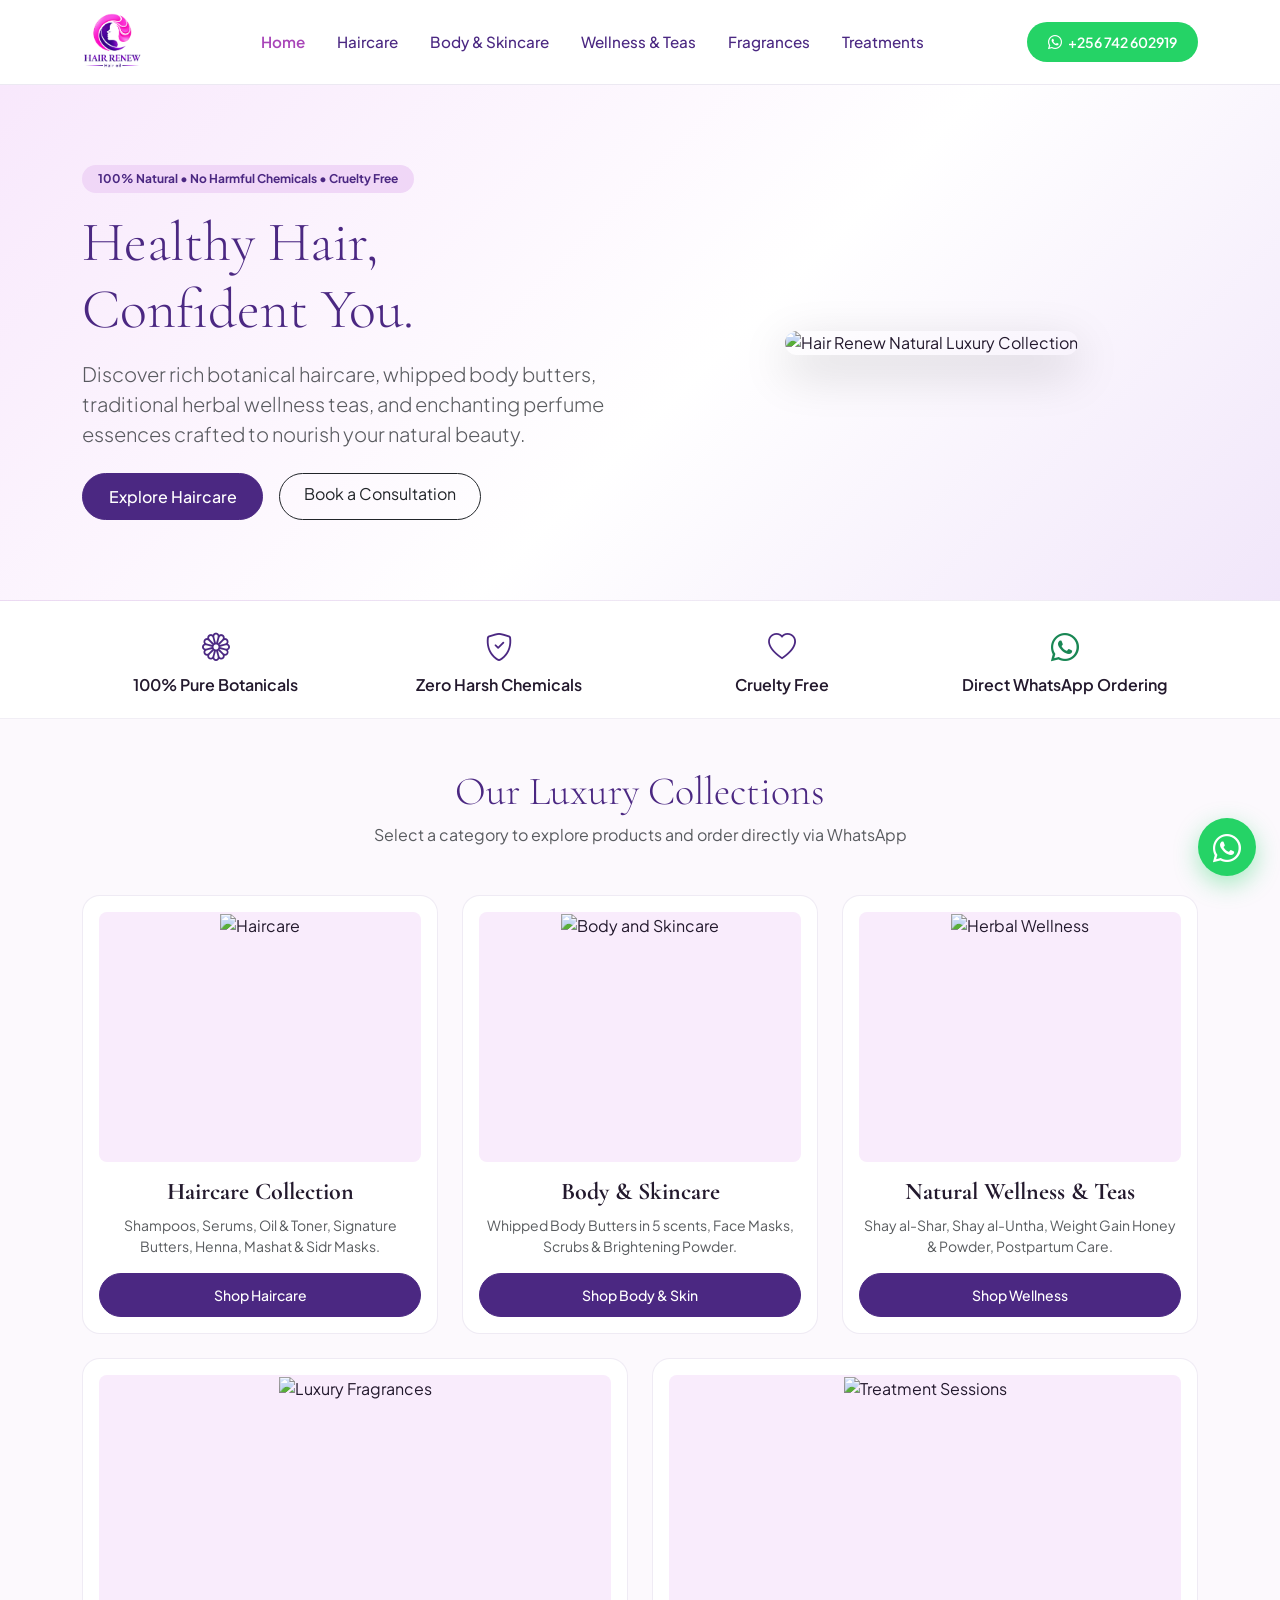
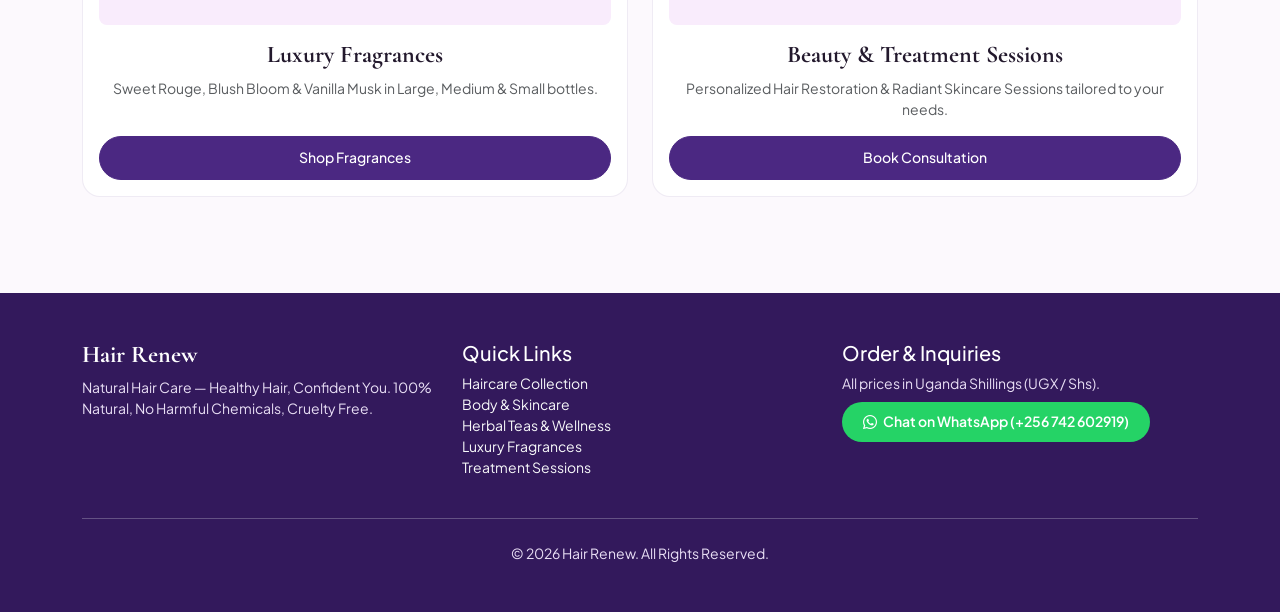
==== index.html @ 9b9967f2 "Began the development of the website" ====
<!DOCTYPE html>
<html lang="en">
<head>
  <meta charset="UTF-8" />
  <meta name="viewport" content="width=device-width, initial-scale=1.0" />
  <title>Hair Renew | Natural Hair Care, Skincare & Luxury Fragrances</title>
  <link href="https://cdn.jsdelivr.net/npm/bootstrap@5.3.3/dist/css/bootstrap.min.css" rel="stylesheet" />
  <link href="https://cdn.jsdelivr.net/npm/bootstrap-icons@1.11.3/font/bootstrap-icons.css" rel="stylesheet" />
  <link rel="stylesheet" href="assets/css/style.css" />
</head>
<body>

  <!-- Navigation -->
  <nav class="navbar navbar-expand-lg sticky-top">
    <div class="container">
      <a class="navbar-brand d-flex align-items-center gap-2" href="index.html">
        <img src="assets/images/logo.png" alt="Hair Renew Logo" />
      </a>
      <button class="navbar-toggler" type="button" data-bs-toggle="collapse" data-bs-target="#mainNav">
        <span class="navbar-toggler-icon"></span>
      </button>
      <div class="collapse navbar-collapse" id="mainNav">
        <ul class="navbar-nav mx-auto mb-2 mb-lg-0">
          <li class="nav-item"><a class="nav-link active" href="index.html">Home</a></li>
          <li class="nav-item"><a class="nav-link" href="haircare.html">Haircare</a></li>
          <li class="nav-item"><a class="nav-link" href="body-skin.html">Body & Skincare</a></li>
          <li class="nav-item"><a class="nav-link" href="wellness.html">Wellness & Teas</a></li>
          <li class="nav-item"><a class="nav-link" href="fragrances.html">Fragrances</a></li>
          <li class="nav-item"><a class="nav-link" href="treatments.html">Treatments</a></li>
        </ul>
        <a href="https://wa.me/256742602919" target="_blank" class="btn btn-whatsapp btn-sm">
          <i class="bi bi-whatsapp me-1"></i> +256 742 602919
        </a>
      </div>
    </div>
  </nav>

  <!-- Hero Section -->
  <section class="hero-section">
    <div class="container">
      <div class="row align-items-center g-5">
        <div class="col-lg-6">
          <span class="badge rounded-pill px-3 py-2 mb-3" style="background-color: #f0d7f7; color: #4B2882;">
            100% Natural • No Harmful Chemicals • Cruelty Free
          </span>
          <h1 class="display-4 mb-3" style="color: #4B2882;">Healthy Hair, Confident You.</h1>
          <p class="lead text-muted mb-4">
            Discover rich botanical haircare, whipped body butters, traditional herbal wellness teas, and enchanting perfume essences crafted to nourish your natural beauty.
          </p>
          <div class="d-flex flex-wrap gap-3">
            <a href="haircare.html" class="btn btn-plum">Explore Haircare</a>
            <a href="treatments.html" class="btn btn-outline-dark rounded-pill px-4 py-2">Book a Consultation</a>
          </div>
        </div>
        <div class="col-lg-6 text-center">
          <img src="https://images.unsplash.com/photo-1608248597279-f99d160bfcbc?auto=format&fit=crop&w=900&q=80"
               alt="Hair Renew Natural Luxury Collection"
               class="img-fluid rounded-4 shadow-lg" style="max-height: 460px; object-fit: cover; width: 100%;" />
        </div>
      </div>
    </div>
  </section>

  <!-- Trust Bar -->
  <section class="trust-bar py-4">
    <div class="container">
      <div class="row text-center g-3">
        <div class="col-6 col-md-3">
          <i class="bi bi-flower1 fs-3" style="color: #4B2882;"></i>
          <h6 class="mt-2 mb-0 fw-semibold">100% Pure Botanicals</h6>
        </div>
        <div class="col-6 col-md-3">
          <i class="bi bi-shield-check fs-3" style="color: #4B2882;"></i>
          <h6 class="mt-2 mb-0 fw-semibold">Zero Harsh Chemicals</h6>
        </div>
        <div class="col-6 col-md-3">
          <i class="bi bi-heart fs-3" style="color: #4B2882;"></i>
          <h6 class="mt-2 mb-0 fw-semibold">Cruelty Free</h6>
        </div>
        <div class="col-6 col-md-3">
          <i class="bi bi-whatsapp fs-3 text-success"></i>
          <h6 class="mt-2 mb-0 fw-semibold">Direct WhatsApp Ordering</h6>
        </div>
      </div>
    </div>
  </section>

  <!-- Shop by Category -->
  <section class="py-5">
    <div class="container">
      <div class="text-center mb-5">
        <h2 class="display-6" style="color: #4B2882;">Our Luxury Collections</h2>
        <p class="text-muted">Select a category to explore products and order directly via WhatsApp</p>
      </div>
      <div class="row g-4">
        <div class="col-md-6 col-lg-4">
          <div class="product-card p-3 text-center">
            <div class="product-img-wrap rounded-3 mb-3">
              <img src="https://images.unsplash.com/photo-1526947425960-945c6e72858f?auto=format&fit=crop&w=700&q=80" alt="Haircare" />
            </div>
            <h4>Haircare Collection</h4>
            <p class="text-muted small">Shampoos, Serums, Oil & Toner, Signature Butters, Henna, Mashat & Sidr Masks.</p>
            <a href="haircare.html" class="btn btn-plum btn-sm mt-auto">Shop Haircare</a>
          </div>
        </div>
        <div class="col-md-6 col-lg-4">
          <div class="product-card p-3 text-center">
            <div class="product-img-wrap rounded-3 mb-3">
              <img src="https://images.unsplash.com/photo-1615397349754-cfa2066a298e?auto=format&fit=crop&w=700&q=80" alt="Body and Skincare" />
            </div>
            <h4>Body & Skincare</h4>
            <p class="text-muted small">Whipped Body Butters in 5 scents, Face Masks, Scrubs & Brightening Powder.</p>
            <a href="body-skin.html" class="btn btn-plum btn-sm mt-auto">Shop Body & Skin</a>
          </div>
        </div>
        <div class="col-md-6 col-lg-4">
          <div class="product-card p-3 text-center">
            <div class="product-img-wrap rounded-3 mb-3">
              <img src="https://images.unsplash.com/photo-1544787219-7f47ccb76574?auto=format&fit=crop&w=700&q=80" alt="Herbal Wellness" />
            </div>
            <h4>Natural Wellness & Teas</h4>
            <p class="text-muted small">Shay al-Shar, Shay al-Untha, Weight Gain Honey & Powder, Postpartum Care.</p>
            <a href="wellness.html" class="btn btn-plum btn-sm mt-auto">Shop Wellness</a>
          </div>
        </div>
        <div class="col-md-6 col-lg-6">
          <div class="product-card p-3 text-center">
            <div class="product-img-wrap rounded-3 mb-3">
              <img src="https://images.unsplash.com/photo-1594035910387-fea47794261f?auto=format&fit=crop&w=800&q=80" alt="Luxury Fragrances" />
            </div>
            <h4>Luxury Fragrances</h4>
            <p class="text-muted small">Sweet Rouge, Blush Bloom & Vanilla Musk in Large, Medium & Small bottles.</p>
            <a href="fragrances.html" class="btn btn-plum btn-sm mt-auto">Shop Fragrances</a>
          </div>
        </div>
        <div class="col-md-6 col-lg-6">
          <div class="product-card p-3 text-center">
            <div class="product-img-wrap rounded-3 mb-3">
              <img src="https://images.unsplash.com/photo-1560750588-73207b1ef5b8?auto=format&fit=crop&w=800&q=80" alt="Treatment Sessions" />
            </div>
            <h4>Beauty & Treatment Sessions</h4>
            <p class="text-muted small">Personalized Hair Restoration & Radiant Skincare Sessions tailored to your needs.</p>
            <a href="treatments.html" class="btn btn-plum btn-sm mt-auto">Book Consultation</a>
          </div>
        </div>
      </div>
    </div>
  </section>

  <!-- Footer -->
  <footer class="py-5 mt-5">
    <div class="container">
      <div class="row g-4">
        <div class="col-md-4">
          <h4 class="text-white">Hair Renew</h4>
          <p class="small">Natural Hair Care — Healthy Hair, Confident You. 100% Natural, No Harmful Chemicals, Cruelty Free.</p>
        </div>
        <div class="col-md-4">
          <h5 class="text-white">Quick Links</h5>
          <ul class="list-unstyled small">
            <li><a href="haircare.html" class="text-decoration-none text-light">Haircare Collection</a></li>
            <li><a href="body-skin.html" class="text-decoration-none text-light">Body & Skincare</a></li>
            <li><a href="wellness.html" class="text-decoration-none text-light">Herbal Teas & Wellness</a></li>
            <li><a href="fragrances.html" class="text-decoration-none text-light">Luxury Fragrances</a></li>
            <li><a href="treatments.html" class="text-decoration-none text-light">Treatment Sessions</a></li>
          </ul>
        </div>
        <div class="col-md-4">
          <h5 class="text-white">Order & Inquiries</h5>
          <p class="small mb-2">All prices in Uganda Shillings (UGX / Shs).</p>
          <a href="https://wa.me/256742602919" target="_blank" class="btn btn-whatsapp btn-sm">
            <i class="bi bi-whatsapp me-1"></i> Chat on WhatsApp (+256 742 602919)
          </a>
        </div>
      </div>
      <hr class="border-light opacity-25 my-4" />
      <p class="text-center small mb-0">&copy; 2026 Hair Renew. All Rights Reserved.</p>
    </div>
  </footer>

  <!-- Floating WhatsApp Button -->
  <a href="https://wa.me/256742602919" target="_blank" class="floating-wa" aria-label="Chat on WhatsApp">
    <i class="bi bi-whatsapp"></i>
  </a>

  <script src="https://cdn.jsdelivr.net/npm/bootstrap@5.3.3/dist/js/bootstrap.bundle.min.js"></script>
  <script src="assets/js/app.js"></script>
</body>
</html>
---- assets/css/style.css ----
@import url('https://fonts.googleapis.com/css2?family=Cormorant+Garamond:ital,wght@0,500;0,600;0,700;1,500&family=Plus+Jakarta+Sans:wght@300;400;500;600&display=swap');

:root {
  --brand-plum: #4B2882;
  --brand-plum-dark: #33195c;
  --brand-lilac: #E598F2;
  --brand-lilac-soft: #f9ecfc;
  --brand-gold: #C5A059;
  --bg-cream: #FCF9FD;
  --text-dark: #23192D;
  --text-muted: #6A5D78;
}

body {
  font-family: 'Plus Jakarta Sans', sans-serif;
  background-color: var(--bg-cream);
  color: var(--text-dark);
  overflow-x: hidden;
}

h1, h2, h3, h4, .brand-font {
  font-family: 'Cormorant Garamond', serif;
  font-weight: 700;
}

/* Navbar */
.navbar {
  background-color: rgba(255, 255, 255, 0.96);
  backdrop-filter: blur(10px);
  border-bottom: 1px solid rgba(75, 40, 130, 0.1);
}

.navbar-brand img {
  height: 58px;
  width: auto;
  object-fit: contain;
}

.nav-link {
  color: var(--brand-plum) !important;
  font-weight: 500;
  font-size: 0.95rem;
  padding: 0.5rem 1rem !important;
  transition: color 0.2s ease;
}

.nav-link:hover, .nav-link.active {
  color: #a845b8 !important;
  font-weight: 600;
}

/* Buttons */
.btn-plum {
  background-color: var(--brand-plum);
  color: #fff;
  border-radius: 50px;
  padding: 0.65rem 1.6rem;
  font-weight: 500;
  border: 1px solid var(--brand-plum);
  transition: all 0.25s ease;
}

.btn-plum:hover {
  background-color: var(--brand-plum-dark);
  color: #fff;
  transform: translateY(-2px);
  box-shadow: 0 8px 20px rgba(75, 40, 130, 0.22);
}

.btn-whatsapp {
  background-color: #25D366;
  color: #fff;
  border-radius: 50px;
  padding: 0.6rem 1.3rem;
  font-weight: 600;
  border: none;
  transition: all 0.25s ease;
}

.btn-whatsapp:hover {
  background-color: #1ebe5d;
  color: #fff;
  transform: translateY(-2px);
  box-shadow: 0 6px 16px rgba(37, 211, 102, 0.28);
}

/* Hero Banner */
.hero-section {
  background: linear-gradient(135deg, #f8e8fc 0%, #ffffff 55%, #f1e6fa 100%);
  padding: 5rem 0;
  border-bottom: 1px solid rgba(75, 40, 130, 0.08);
}

.page-header {
  background: linear-gradient(135deg, var(--brand-plum) 0%, #6839b0 100%);
  color: #fff;
  padding: 3.5rem 0;
  text-align: center;
}

/* Trust Badges */
.trust-bar {
  background-color: #fff;
  border-bottom: 1px solid rgba(75, 40, 130, 0.08);
}

/* Product Cards */
.product-card {
  background: #fff;
  border: 1px solid rgba(75, 40, 130, 0.09);
  border-radius: 18px;
  overflow: hidden;
  transition: all 0.3s ease;
  height: 100%;
  display: flex;
  flex-direction: column;
}

.product-card:hover {
  transform: translateY(-6px);
  box-shadow: 0 14px 32px rgba(75, 40, 130, 0.1);
  border-color: var(--brand-lilac);
}

.product-img-wrap {
  height: 250px;
  overflow: hidden;
  background-color: var(--brand-lilac-soft);
  position: relative;
}

.product-img-wrap img {
  width: 100%;
  height: 100%;
  object-fit: cover;
  transition: transform 0.4s ease;
}

.product-card:hover .product-img-wrap img {
  transform: scale(1.05);
}

.badge-natural {
  position: absolute;
  top: 12px;
  left: 12px;
  background: rgba(255, 255, 255, 0.92);
  color: var(--brand-plum);
  font-size: 0.75rem;
  font-weight: 600;
  padding: 4px 12px;
  border-radius: 50px;
}

.price-tag {
  font-size: 1.25rem;
  font-weight: 700;
  color: var(--brand-plum);
}

/* Floating WhatsApp Button */
.floating-wa {
  position: fixed;
  bottom: 24px;
  right: 24px;
  background-color: #25D366;
  color: #fff;
  width: 58px;
  height: 58px;
  border-radius: 50%;
  display: flex;
  align-items: center;
  justify-content: center;
  font-size: 1.75rem;
  box-shadow: 0 8px 24px rgba(37, 211, 102, 0.4);
  z-index: 1050;
  text-decoration: none;
  transition: transform 0.25s ease;
}

.floating-wa:hover {
  transform: scale(1.1);
  color: #fff;
}

/* Footer */
footer {
  background-color: var(--brand-plum-dark);
  color: #e9dff5;
}
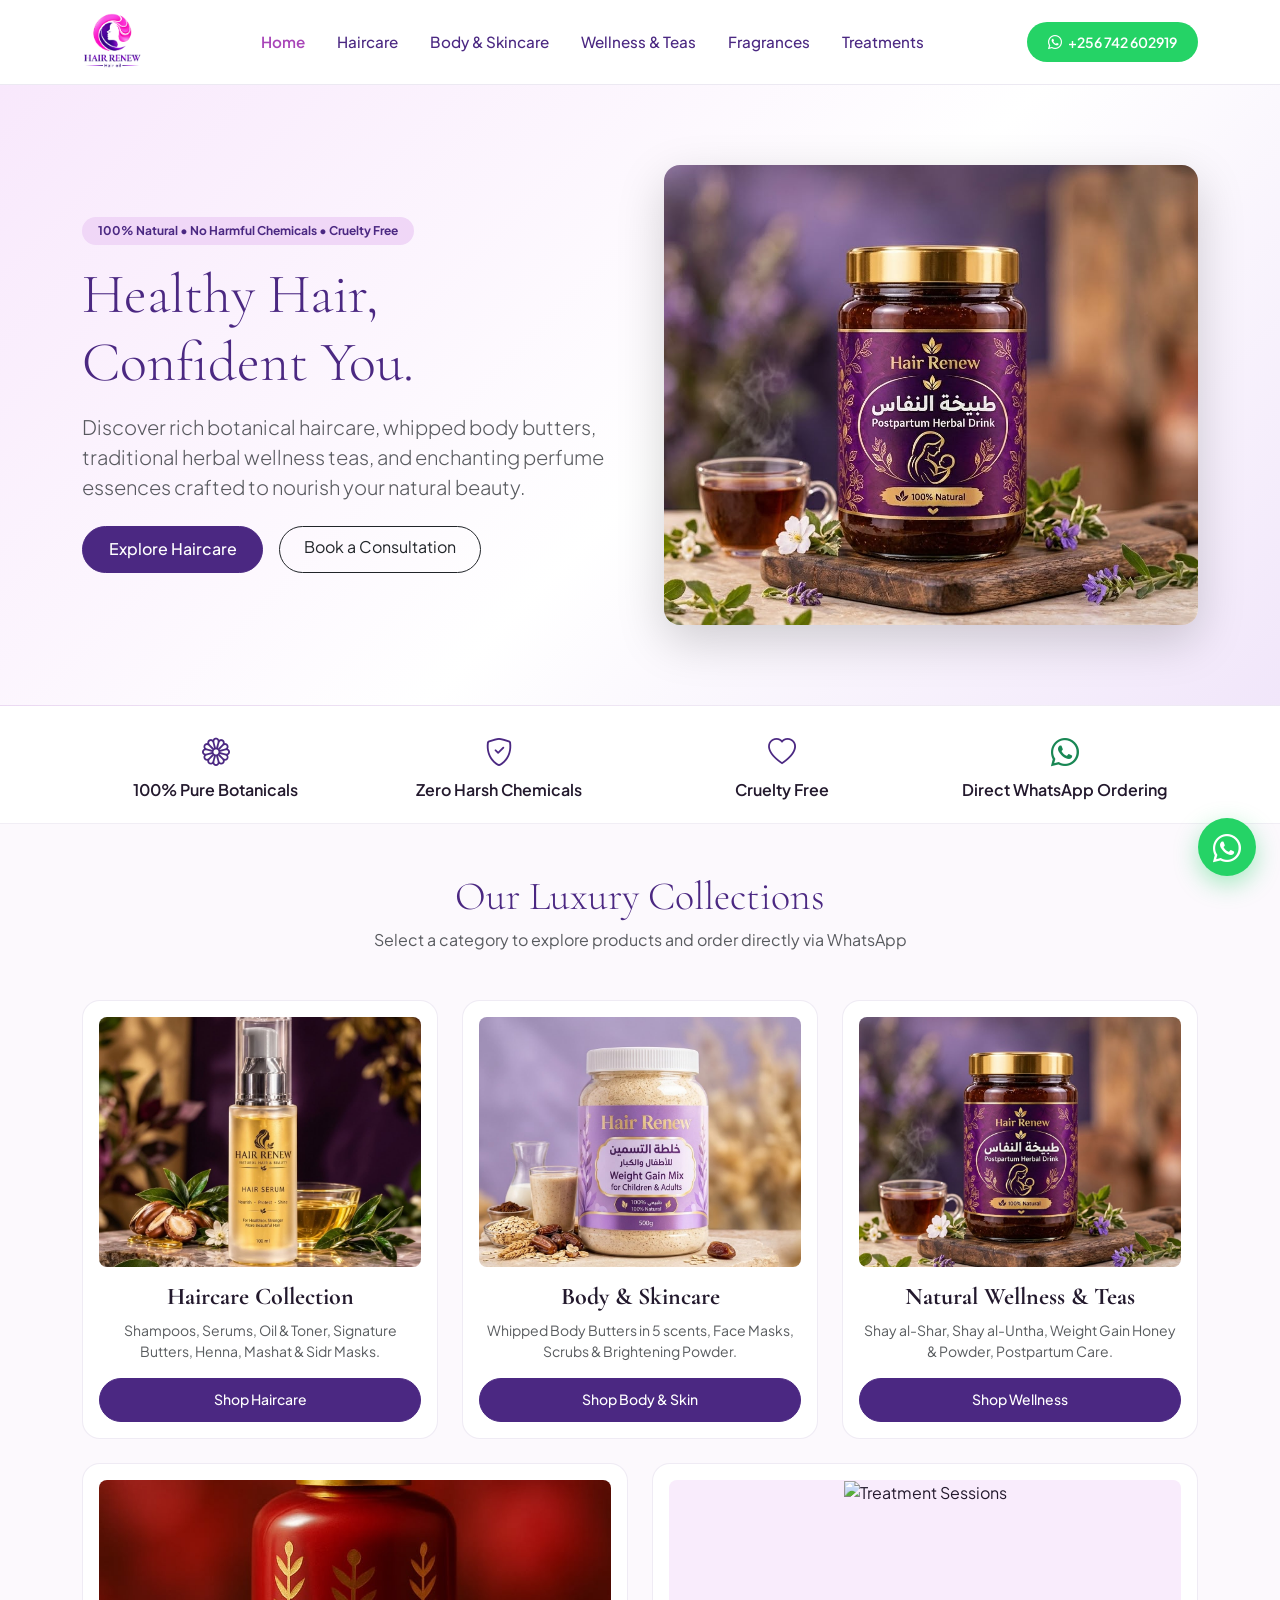
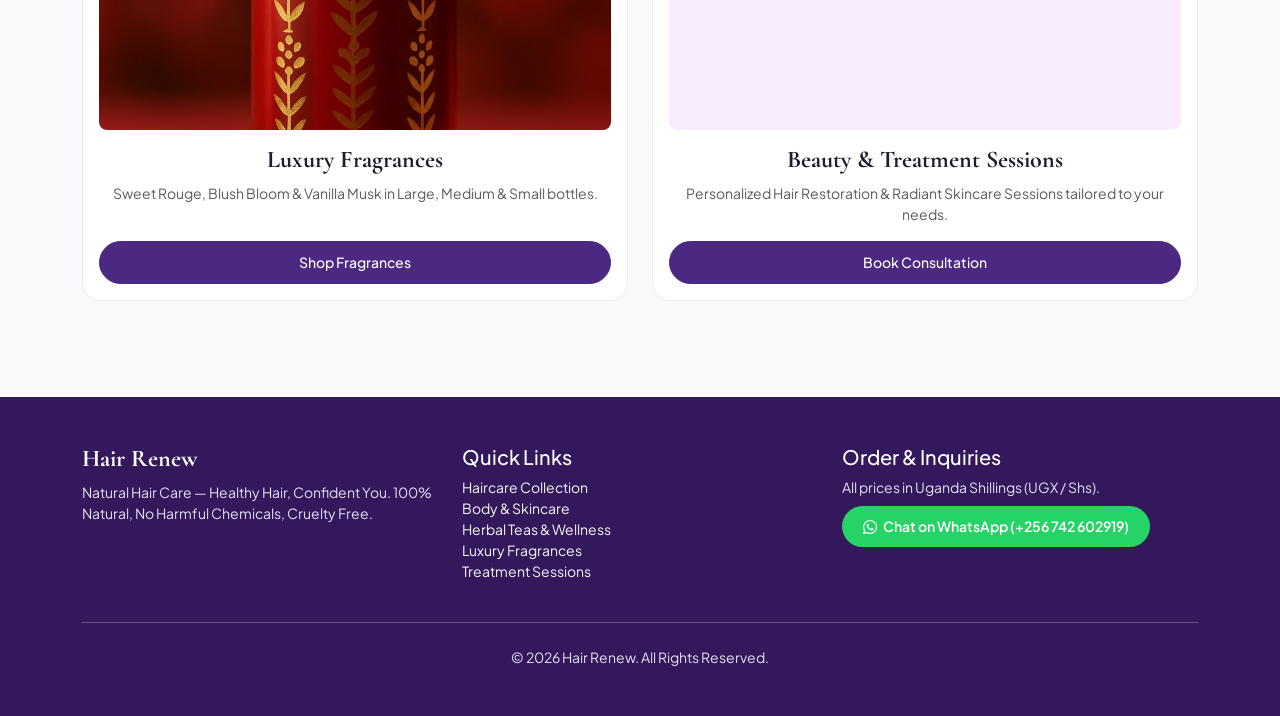
==== commit 5491beb7: "Modified the images" ====
--- a/index.html
+++ b/index.html
@@ -53,7 +53,7 @@
           </div>
         </div>
         <div class="col-lg-6 text-center">
-          <img src="https://images.unsplash.com/photo-1608248597279-f99d160bfcbc?auto=format&fit=crop&w=900&q=80"
+          <img src="assets/images/postpartum-herbal-drink.jpeg"
                alt="Hair Renew Natural Luxury Collection"
                class="img-fluid rounded-4 shadow-lg" style="max-height: 460px; object-fit: cover; width: 100%;" />
         </div>
@@ -96,7 +96,7 @@
         <div class="col-md-6 col-lg-4">
           <div class="product-card p-3 text-center">
             <div class="product-img-wrap rounded-3 mb-3">
-              <img src="https://images.unsplash.com/photo-1526947425960-945c6e72858f?auto=format&fit=crop&w=700&q=80" alt="Haircare" />
+              <img src="assets/images/hair-serum.jpeg" alt="Haircare" />
             </div>
             <h4>Haircare Collection</h4>
             <p class="text-muted small">Shampoos, Serums, Oil & Toner, Signature Butters, Henna, Mashat & Sidr Masks.</p>
@@ -106,7 +106,7 @@
         <div class="col-md-6 col-lg-4">
           <div class="product-card p-3 text-center">
             <div class="product-img-wrap rounded-3 mb-3">
-              <img src="https://images.unsplash.com/photo-1615397349754-cfa2066a298e?auto=format&fit=crop&w=700&q=80" alt="Body and Skincare" />
+              <img src="assets/images/weight-gain-mix.jpeg" alt="Body and Skincare" />
             </div>
             <h4>Body & Skincare</h4>
             <p class="text-muted small">Whipped Body Butters in 5 scents, Face Masks, Scrubs & Brightening Powder.</p>
@@ -116,7 +116,7 @@
         <div class="col-md-6 col-lg-4">
           <div class="product-card p-3 text-center">
             <div class="product-img-wrap rounded-3 mb-3">
-              <img src="https://images.unsplash.com/photo-1544787219-7f47ccb76574?auto=format&fit=crop&w=700&q=80" alt="Herbal Wellness" />
+              <img src="assets/images/postpartum-herbal-drink.jpeg" alt="Herbal Wellness" />
             </div>
             <h4>Natural Wellness & Teas</h4>
             <p class="text-muted small">Shay al-Shar, Shay al-Untha, Weight Gain Honey & Powder, Postpartum Care.</p>
@@ -126,7 +126,7 @@
         <div class="col-md-6 col-lg-6">
           <div class="product-card p-3 text-center">
             <div class="product-img-wrap rounded-3 mb-3">
-              <img src="https://images.unsplash.com/photo-1594035910387-fea47794261f?auto=format&fit=crop&w=800&q=80" alt="Luxury Fragrances" />
+              <img src="assets/images/sweet-rounge.jpeg" alt="Luxury Fragrances" />
             </div>
             <h4>Luxury Fragrances</h4>
             <p class="text-muted small">Sweet Rouge, Blush Bloom & Vanilla Musk in Large, Medium & Small bottles.</p>
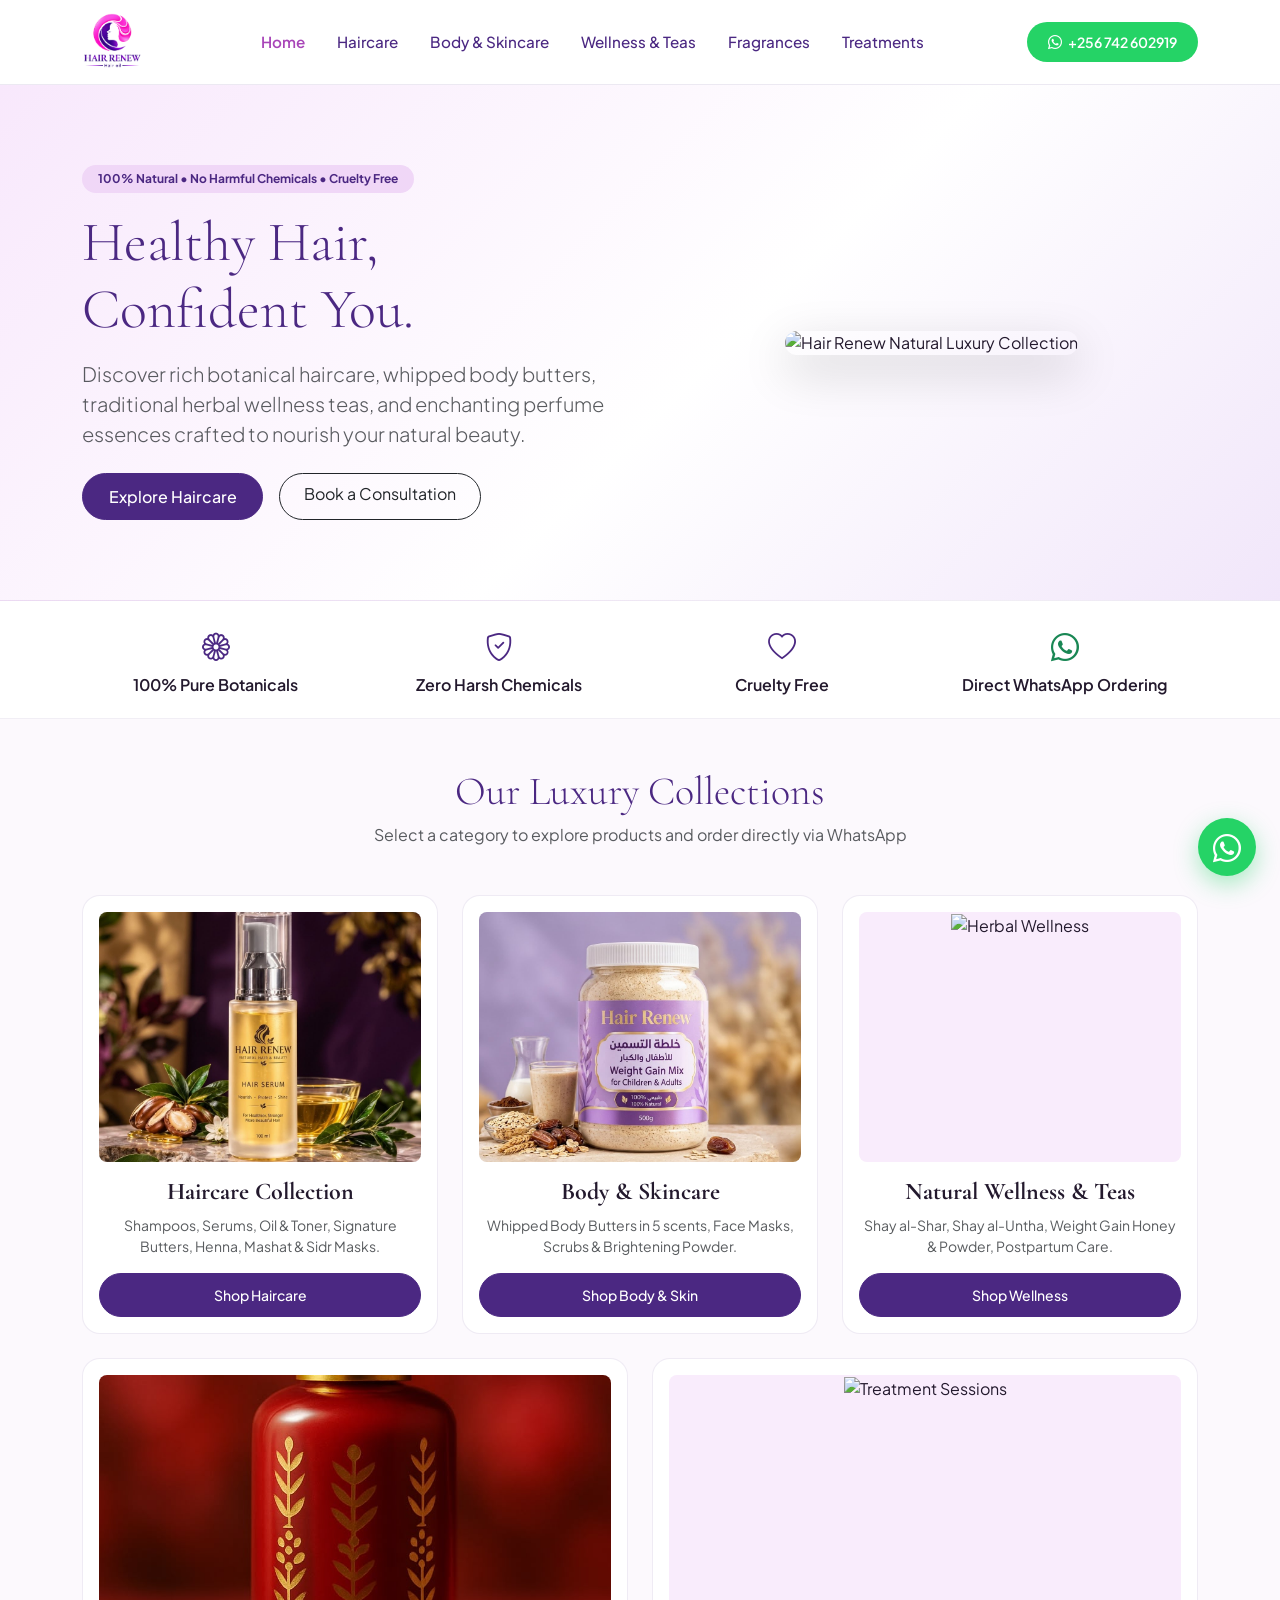
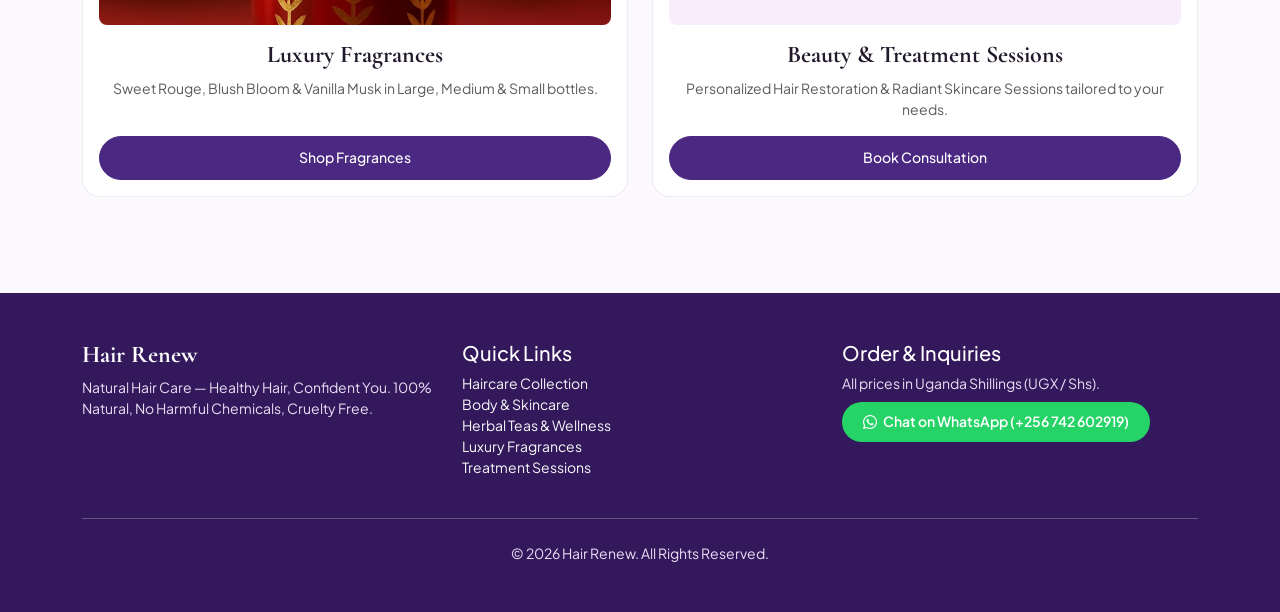
==== commit 17852e19: "Made some changes on the images on the home page" ====
--- a/index.html
+++ b/index.html
@@ -53,7 +53,7 @@
           </div>
         </div>
         <div class="col-lg-6 text-center">
-          <img src="assets/images/postpartum-herbal-drink.jpeg"
+          <img src="assets/images/hero-image.jpeg"
                alt="Hair Renew Natural Luxury Collection"
                class="img-fluid rounded-4 shadow-lg" style="max-height: 460px; object-fit: cover; width: 100%;" />
         </div>
@@ -116,7 +116,7 @@
         <div class="col-md-6 col-lg-4">
           <div class="product-card p-3 text-center">
             <div class="product-img-wrap rounded-3 mb-3">
-              <img src="assets/images/postpartum-herbal-drink.jpeg" alt="Herbal Wellness" />
+              <img src="assets/images/health-beauty-tea.jpeg" alt="Herbal Wellness" />
             </div>
             <h4>Natural Wellness & Teas</h4>
             <p class="text-muted small">Shay al-Shar, Shay al-Untha, Weight Gain Honey & Powder, Postpartum Care.</p>
